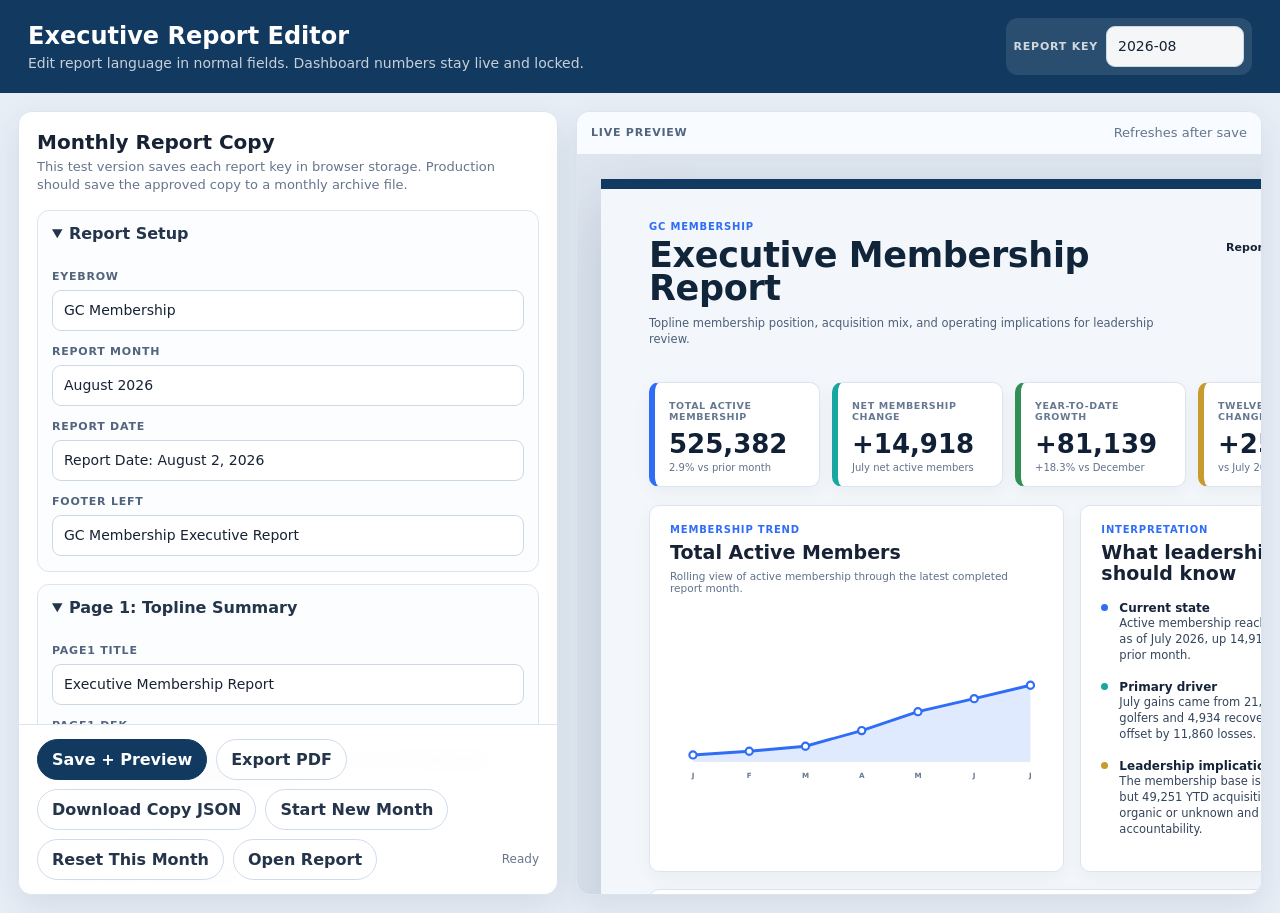
==== reports/html-report/editor.html @ 5dc3c206 "Add executive report archive workflow" ====
<!doctype html>
<html lang="en">
<head>
  <meta charset="utf-8">
  <meta name="viewport" content="width=device-width, initial-scale=1">
  <title>Executive Report Editor</title>
  <style>
    :root {
      --navy: #123a60;
      --ink: #172235;
      --muted: #66758d;
      --line: #dce5ef;
      --blue: #2f6df6;
    }
    * { box-sizing: border-box; }
    body {
      margin: 0;
      background: #e8eef6;
      color: var(--ink);
      font-family: Inter, ui-sans-serif, system-ui, -apple-system, BlinkMacSystemFont, "Segoe UI", sans-serif;
    }
    header {
      display: flex;
      justify-content: space-between;
      align-items: center;
      gap: 18px;
      padding: 18px 28px;
      background: var(--navy);
      color: white;
    }
    header h1 { margin: 0; font-size: 24px; }
    header p { margin: 5px 0 0; color: rgba(255,255,255,.76); font-size: 14px; }
    .month-box {
      display: flex;
      gap: 8px;
      align-items: center;
      padding: 8px;
      border-radius: 12px;
      background: rgba(255,255,255,.1);
    }
    .month-box label { margin: 0; color: rgba(255,255,255,.78); }
    .month-box input {
      width: 138px;
      margin: 0;
      background: rgba(255,255,255,.95);
    }
    .shell {
      display: grid;
      grid-template-columns: minmax(430px, 540px) 1fr;
      gap: 18px;
      padding: 18px;
      height: calc(100vh - 80px);
    }
    .editor,
    .preview {
      min-height: 0;
      background: white;
      border: 1px solid var(--line);
      border-radius: 14px;
      box-shadow: 0 12px 34px rgba(18,58,96,.1);
    }
    .editor { overflow: auto; padding: 18px; }
    .preview { overflow: hidden; display: flex; flex-direction: column; }
    .preview-bar {
      display: flex;
      justify-content: space-between;
      align-items: center;
      gap: 12px;
      padding: 12px 14px;
      border-bottom: 1px solid var(--line);
      background: #f8fbff;
    }
    .preview-bar strong,
    label {
      color: #52647e;
      font-size: 11px;
      font-weight: 800;
      letter-spacing: .07em;
      text-transform: uppercase;
    }
    iframe { width: 100%; height: 100%; border: 0; background: #dfe6ef; }
    h2 { margin: 0 0 4px; font-size: 20px; }
    .hint { margin: 0 0 16px; color: var(--muted); font-size: 13px; line-height: 1.4; }
    details {
      margin-top: 12px;
      border: 1px solid var(--line);
      border-radius: 12px;
      background: #fbfdff;
      overflow: hidden;
    }
    summary {
      padding: 13px 14px;
      font-weight: 900;
      cursor: pointer;
      color: #24344a;
    }
    .detail-body { padding: 0 14px 15px; }
    label { display: block; margin-top: 14px; }
    input,
    textarea {
      width: 100%;
      margin-top: 7px;
      border: 1px solid #ccd8e6;
      border-radius: 9px;
      padding: 10px 11px;
      color: var(--ink);
      font: inherit;
      font-size: 14px;
      line-height: 1.35;
      outline: none;
    }
    textarea { min-height: 78px; resize: vertical; }
    input:focus, textarea:focus {
      border-color: var(--blue);
      box-shadow: 0 0 0 3px rgba(47,109,246,.12);
    }
    .actions {
      position: sticky;
      bottom: -18px;
      display: flex;
      flex-wrap: wrap;
      gap: 9px;
      margin: 18px -18px -18px;
      padding: 14px 18px;
      border-top: 1px solid var(--line);
      background: rgba(255,255,255,.94);
      backdrop-filter: blur(8px);
    }
    button, a.button {
      appearance: none;
      border: 1px solid #cfdbea;
      border-radius: 999px;
      padding: 10px 14px;
      background: white;
      color: #24344a;
      font: inherit;
      font-weight: 800;
      text-decoration: none;
      cursor: pointer;
    }
    button.primary { border-color: var(--navy); background: var(--navy); color: white; }
    .status { align-self: center; color: var(--muted); font-size: 12px; margin-left: auto; }
  </style>
</head>
<body>
  <header>
    <div>
      <h1>Executive Report Editor</h1>
      <p>Edit report language in normal fields. Dashboard numbers stay live and locked.</p>
    </div>
    <div class="month-box">
      <label for="reportKey">Report Key</label>
      <input id="reportKey" type="text" value="2026-08">
    </div>
  </header>

  <main class="shell">
    <section class="editor">
      <h2>Monthly Report Copy</h2>
      <p class="hint">This test version saves each report key in browser storage. Production should save the approved copy to a monthly archive file.</p>
      <div id="form"></div>
      <div class="actions">
        <button class="primary" id="saveBtn" type="button">Save + Preview</button>
        <button id="printBtn" type="button">Export PDF</button>
        <button id="copyBtn" type="button">Download Copy JSON</button>
        <button id="newMonthBtn" type="button">Start New Month</button>
        <button id="resetBtn" type="button">Reset This Month</button>
        <a class="button" id="openReport" href="./executive-report.html?report=2026-08" target="_blank">Open Report</a>
        <span class="status" id="status">Ready</span>
      </div>
    </section>

    <section class="preview">
      <div class="preview-bar">
        <strong>Live Preview</strong>
        <span class="hint" style="margin:0">Refreshes after save</span>
      </div>
      <iframe id="previewFrame" src="./executive-report.html?report=2026-08"></iframe>
    </section>
  </main>

  <script>
    const defaults = {
      eyebrow: "GC Membership",
      reportMonth: "August 2026",
      reportDate: "Report Date: August 2, 2026",
      page1Title: "Executive Membership Report",
      page1Dek: "Topline membership position, acquisition mix, and operating implications for leadership review.",
      activeKpiLabel: "Total Active Membership",
      netKpiLabel: "Net Membership Change",
      ytdKpiLabel: "Year-to-Date Growth",
      annualKpiLabel: "Twelve-Month Change",
      trendLabel: "Membership Trend",
      trendTitle: "Total Active Members",
      trendNote: "Rolling view of active membership through the latest completed report month.",
      interpretationLabel: "Interpretation",
      interpretationTitle: "What leadership should know",
      movementLabel: "Membership Movement",
      movementTitle: "July Operating Bridge",
      movementNote: "Opening membership plus acquired and recovered golfers, net of losses, reconciles to closing active membership.",
      mixLabel: "Acquisition Mix",
      mixTitle: "Where New Members Came From",
      retentionLabel: "Retention + Recovery",
      retentionTitle: "Preserving Membership",
      renewalMiniLabel: "Renewal Rate",
      recoveredMiniLabel: "Recovered",
      retentionReadoutLabel: "Operating readout",
      footerLeft: "GC Membership Executive Report",
      page2Eyebrow: "Acquisition + Segmentation",
      page2Title: "How Membership Is Growing",
      page2Dek: "A focused view of gross additions, attribution momentum, and the source mix contributing most to current growth.",
      newMembersLabel: "New Members",
      trialsLabel: "GHIN Trial Conversions",
      paidLabel: "Paid Media Conversions",
      acqTrendLabel: "Acquisition Trend",
      acqTrendTitle: "Monthly New Members",
      acqMixPageLabel: "Source Mix",
      acqMixPageTitle: "YTD Acquisition Mix",
      segmentLabel: "Segment Performance",
      segmentTitle: "Executive Source Readout",
      page2NotesLabel: "Executive Takeaway",
      page3Eyebrow: "Retention + Recovery",
      page3Title: "How Membership Is Being Preserved",
      page3Dek: "Retention and recovery indicators showing how effectively the member base is being protected.",
      renewalPageLabel: "Renewal Rate",
      retainedPageLabel: "Members Retained",
      recoveryPageLabel: "Recovered Members",
      retentionTrendLabel: "Retention Trend",
      retentionTrendTitle: "On-Time Renewal Rate",
      recoveryTrendLabel: "Recovery Trend",
      recoveryTrendTitle: "Monthly Recoveries",
      cohortLabel: "Cohort View",
      cohortTitle: "Retention by Member Tenure",
      page3NotesLabel: "Executive Takeaway",
      page4Eyebrow: "Engagement",
      page4Title: "GHIN Challenges Momentum",
      page4Dek: "Engagement indicators showing program scale, participating associations, and golfer activity.",
      challengeTotalLabel: "Total Challenges",
      challengeGolfersLabel: "Total Golfers",
      rankedGolfersLabel: "Ranked Golfers",
      scoresPostedLabel: "Scores Posted",
      programTrendLabel: "Program Trend",
      programTrendTitle: "Growth Since May",
      challengeMixLabel: "Participation",
      challengeMixTitle: "Engagement Quality",
      agaLabel: "AGA Performance",
      agaTitle: "Top GHIN Challenge Associations",
      page4NotesLabel: "Executive Takeaway",
      page5Eyebrow: "Leadership Agenda",
      page5Title: "Opportunities, Concerns & Actions",
      page5Dek: "A final page that turns dashboard movement into clear priorities, risks, and decisions for leadership.",
      opportunitiesLabel: "Opportunities",
      opportunitiesTitle: "Where momentum can be extended",
      concernsLabel: "Concerns",
      concernsTitle: "Where leadership attention is needed",
      actionsLabel: "Recommended Actions",
      actionsTitle: "Near-Term Decisions and Follow-Ups",
      decisionLabel: "Leadership Decision Required",
      decisionText: "Confirm which source categories and workstream decisions should be elevated into the monthly executive report archive.",
      interpretation: [
        { title: "Current state", body: "" },
        { title: "Primary driver", body: "" },
        { title: "Leadership implication", body: "" }
      ],
      page2Bullets: [
        "GHIN Trials remain the largest identified acquisition source and should be monitored as a conversion engine.",
        "Paid Media is material but currently only covers the approved paid media attribution source.",
        "Organic / Unknown remains large enough to require continued attribution cleanup."
      ],
      page3Bullets: [
        "Retention remains a meaningful counterweight to acquisition and should stay visible in the executive readout.",
        "Recovery adds incremental lift to the active base and should reconcile to the dashboard recovery source.",
        "Cohort health remains strongest in newer member years and should be watched as cohorts mature."
      ],
      page4Bullets: [
        "GHIN Challenges show strong program growth from the first available snapshot to the latest snapshot.",
        "Participation and ranked golfer rates provide a clearer engagement read than challenge counts alone.",
        "Top AGA performance can help identify repeatable engagement patterns."
      ],
      opportunityBullets: [
        "Trial conversion engine generated the largest identified acquisition contribution.",
        "Membership momentum remains positive through the latest completed report month.",
        "Engagement expansion creates a broader activation story beyond acquisition."
      ],
      concernBullets: [
        "Organic / Unknown acquisition remains large and limits source accountability.",
        "Paid Media timing and coverage must be kept explicit in the executive report.",
        "Manual workstream commentary still requires owner validation before publication."
      ],
      actions: [
        { priority: "1", action: "Validate source attribution categories for the monthly executive report.", owner: "Analytics", timing: "Before final PDF" },
        { priority: "2", action: "Confirm narrative commentary and leadership implications.", owner: "Leadership", timing: "Monthly review" },
        { priority: "3", action: "Archive approved PDF and HTML snapshot for the report month.", owner: "Reporting", timing: "After approval" }
      ]
    };

    const sections = [
      { title: "Report Setup", fields: ["eyebrow", "reportMonth", "reportDate", "footerLeft"] },
      { title: "Page 1: Topline Summary", fields: ["page1Title", "page1Dek", "activeKpiLabel", "netKpiLabel", "ytdKpiLabel", "annualKpiLabel", "trendLabel", "trendTitle", "trendNote", "interpretationLabel", "interpretationTitle", "movementLabel", "movementTitle", "movementNote", "mixLabel", "mixTitle", "retentionLabel", "retentionTitle", "renewalMiniLabel", "recoveredMiniLabel", "retentionReadoutLabel"] },
      { title: "Page 1: Interpretation Bullets", custom: "interpretation" },
      { title: "Page 2: Acquisition", fields: ["page2Eyebrow", "page2Title", "page2Dek", "newMembersLabel", "trialsLabel", "paidLabel", "acqTrendLabel", "acqTrendTitle", "acqMixPageLabel", "acqMixPageTitle", "segmentLabel", "segmentTitle", "page2NotesLabel"], list: "page2Bullets" },
      { title: "Page 3: Retention + Recovery", fields: ["page3Eyebrow", "page3Title", "page3Dek", "renewalPageLabel", "retainedPageLabel", "recoveryPageLabel", "retentionTrendLabel", "retentionTrendTitle", "recoveryTrendLabel", "recoveryTrendTitle", "cohortLabel", "cohortTitle", "page3NotesLabel"], list: "page3Bullets" },
      { title: "Page 4: Engagement", fields: ["page4Eyebrow", "page4Title", "page4Dek", "challengeTotalLabel", "challengeGolfersLabel", "rankedGolfersLabel", "scoresPostedLabel", "programTrendLabel", "programTrendTitle", "challengeMixLabel", "challengeMixTitle", "agaLabel", "agaTitle", "page4NotesLabel"], list: "page4Bullets" },
      { title: "Page 5: Leadership Agenda", fields: ["page5Eyebrow", "page5Title", "page5Dek", "opportunitiesLabel", "opportunitiesTitle", "concernsLabel", "concernsTitle", "actionsLabel", "actionsTitle", "decisionLabel", "decisionText"], list: "opportunityBullets", list2: "concernBullets", actions: true }
    ];

    const form = document.getElementById("form");
    const reportKey = document.getElementById("reportKey");
    const status = document.getElementById("status");
    const frame = document.getElementById("previewFrame");
    const openReport = document.getElementById("openReport");
    let current = {};

    function labelize(key) {
      return key.replace(/([A-Z])/g, " $1").replace(/^./, s => s.toUpperCase());
    }

    function makeField(key, value) {
      const multi = String(value || "").length > 70 || /Dek|Note|Text|Title$/.test(key) && String(value || "").length > 45;
      return `<label for="${key}">${labelize(key)}</label>${multi ? `<textarea id="${key}" data-key="${key}">${value || ""}</textarea>` : `<input id="${key}" data-key="${key}" type="text" value="${value || ""}">`}`;
    }

    function load() {
      const raw = localStorage.getItem(`gcExecutiveReportNarrative:${reportKey.value}`) || localStorage.getItem("gcExecutiveReportNarrative");
      current = raw ? { ...defaults, ...JSON.parse(raw) } : structuredClone(defaults);
      renderForm();
      syncLinks();
    }

    function renderForm() {
      form.innerHTML = sections.map((section, index) => `
        <details ${index < 2 ? "open" : ""}>
          <summary>${section.title}</summary>
          <div class="detail-body">
            ${(section.fields || []).map(key => makeField(key, current[key])).join("")}
            ${section.custom === "interpretation" ? renderInterpretationFields() : ""}
            ${section.list ? renderListFields(section.list) : ""}
            ${section.list2 ? renderListFields(section.list2) : ""}
            ${section.actions ? renderActionFields() : ""}
          </div>
        </details>
      `).join("");
    }

    function renderInterpretationFields() {
      return current.interpretation.map((item, i) => `
        <label for="interpretation-${i}-title">Bullet ${i + 1} Header</label>
        <input id="interpretation-${i}-title" data-array="interpretation" data-index="${i}" data-prop="title" type="text" value="${item.title || ""}">
        <label for="interpretation-${i}-body">Bullet ${i + 1} Text</label>
        <textarea id="interpretation-${i}-body" data-array="interpretation" data-index="${i}" data-prop="body">${item.body || ""}</textarea>
      `).join("");
    }

    function renderListFields(key) {
      return current[key].map((item, i) => `
        <label for="${key}-${i}">${labelize(key)} ${i + 1}</label>
        <textarea id="${key}-${i}" data-list="${key}" data-index="${i}">${item || ""}</textarea>
      `).join("");
    }

    function renderActionFields() {
      return current.actions.map((row, i) => `
        <label>Action ${i + 1}</label>
        <input data-actions="${i}" data-prop="priority" type="text" value="${row.priority || ""}">
        <textarea data-actions="${i}" data-prop="action">${row.action || ""}</textarea>
        <input data-actions="${i}" data-prop="owner" type="text" value="${row.owner || ""}">
        <input data-actions="${i}" data-prop="timing" type="text" value="${row.timing || ""}">
      `).join("");
    }

    function collect() {
      const data = structuredClone(current);
      document.querySelectorAll("[data-key]").forEach(el => data[el.dataset.key] = el.value.trim());
      document.querySelectorAll("[data-array]").forEach(el => {
        data[el.dataset.array][Number(el.dataset.index)][el.dataset.prop] = el.value.trim();
      });
      document.querySelectorAll("[data-list]").forEach(el => {
        data[el.dataset.list][Number(el.dataset.index)] = el.value.trim();
      });
      document.querySelectorAll("[data-actions]").forEach(el => {
        data.actions[Number(el.dataset.actions)][el.dataset.prop] = el.value.trim();
      });
      return data;
    }

    function syncLinks() {
      const url = `./executive-report.html?report=${encodeURIComponent(reportKey.value)}`;
      frame.src = url;
      openReport.href = url;
    }

    document.getElementById("saveBtn").addEventListener("click", () => {
      current = collect();
      localStorage.setItem(`gcExecutiveReportNarrative:${reportKey.value}`, JSON.stringify(current));
      syncLinks();
      frame.contentWindow.location.reload();
      status.textContent = `Saved ${new Date().toLocaleTimeString([], { hour: "numeric", minute: "2-digit" })}`;
    });

    document.getElementById("printBtn").addEventListener("click", () => {
      current = collect();
      localStorage.setItem(`gcExecutiveReportNarrative:${reportKey.value}`, JSON.stringify(current));
      const url = `./executive-report.html?report=${encodeURIComponent(reportKey.value)}&print=1`;
      const printWindow = window.open(url, "_blank");
      status.textContent = "Opening print window";
      if (!printWindow) {
        alert("The print window was blocked. Allow pop-ups for this local page, then try Export PDF again.");
        return;
      }
      const triggerPrint = () => {
        try {
          printWindow.focus();
          printWindow.print();
          status.textContent = "Print dialog opened";
        } catch {
          status.textContent = "Open report window, then press Cmd+P";
        }
      };
      setTimeout(triggerPrint, 1200);
    });

    document.getElementById("copyBtn").addEventListener("click", () => {
      current = collect();
      localStorage.setItem(`gcExecutiveReportNarrative:${reportKey.value}`, JSON.stringify(current));
      const blob = new Blob([JSON.stringify(current, null, 2) + "\n"], { type: "application/json" });
      const a = document.createElement("a");
      a.href = URL.createObjectURL(blob);
      a.download = `${reportKey.value}-report-copy.json`;
      a.click();
      URL.revokeObjectURL(a.href);
      status.textContent = "Downloaded copy JSON";
    });

    document.getElementById("resetBtn").addEventListener("click", () => {
      localStorage.removeItem(`gcExecutiveReportNarrative:${reportKey.value}`);
      load();
      status.textContent = "Reset this month";
    });

    document.getElementById("newMonthBtn").addEventListener("click", () => {
      const next = prompt("Report key for the new month, e.g. 2026-09", reportKey.value);
      if (!next) return;
      const seed = collect();
      reportKey.value = next.trim();
      localStorage.setItem(`gcExecutiveReportNarrative:${reportKey.value}`, JSON.stringify(seed));
      load();
      status.textContent = `Started ${reportKey.value}`;
    });

    reportKey.addEventListener("change", load);
    load();
  </script>
</body>
</html>
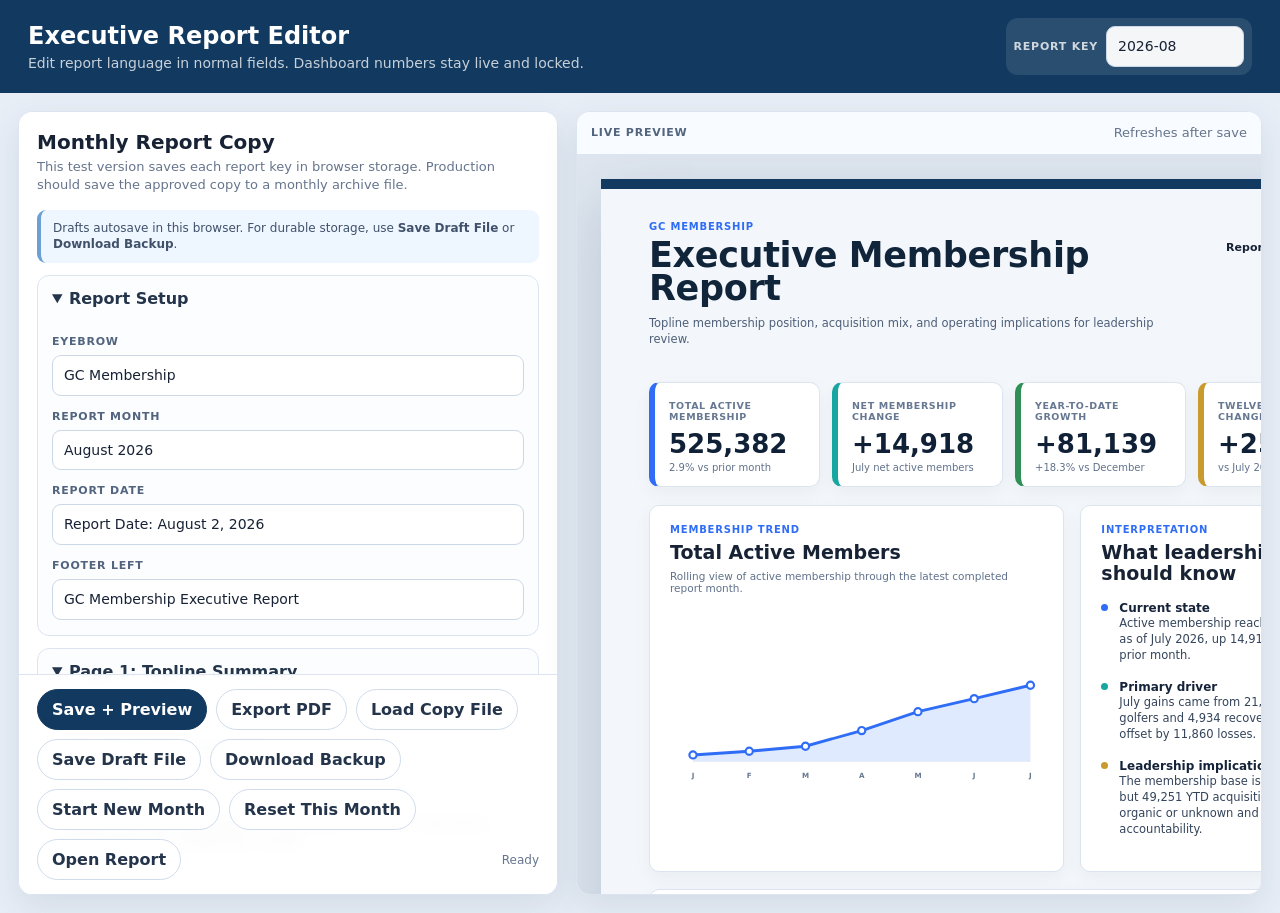
==== commit 09dff542: "Add file-backed report draft controls" ====
--- a/reports/html-report/editor.html
+++ b/reports/html-report/editor.html
@@ -140,6 +140,16 @@
     }
     button.primary { border-color: var(--navy); background: var(--navy); color: white; }
     .status { align-self: center; color: var(--muted); font-size: 12px; margin-left: auto; }
+    .save-note {
+      margin: 12px 0 0;
+      padding: 10px 12px;
+      border-left: 4px solid #6ca0d3;
+      border-radius: 9px;
+      background: #eef6ff;
+      color: #40516a;
+      font-size: 12px;
+      line-height: 1.35;
+    }
   </style>
 </head>
 <body>
@@ -158,11 +168,14 @@
     <section class="editor">
       <h2>Monthly Report Copy</h2>
       <p class="hint">This test version saves each report key in browser storage. Production should save the approved copy to a monthly archive file.</p>
+      <p class="save-note" id="saveNote">Drafts autosave in this browser. For durable storage, use <strong>Save Draft File</strong> or <strong>Download Backup</strong>.</p>
       <div id="form"></div>
       <div class="actions">
         <button class="primary" id="saveBtn" type="button">Save + Preview</button>
         <button id="printBtn" type="button">Export PDF</button>
-        <button id="copyBtn" type="button">Download Copy JSON</button>
+        <button id="loadFileBtn" type="button">Load Copy File</button>
+        <button id="saveFileBtn" type="button">Save Draft File</button>
+        <button id="copyBtn" type="button">Download Backup</button>
         <button id="newMonthBtn" type="button">Start New Month</button>
         <button id="resetBtn" type="button">Reset This Month</button>
         <a class="button" id="openReport" href="./executive-report.html?report=2026-08" target="_blank">Open Report</a>
@@ -307,9 +320,11 @@
     const form = document.getElementById("form");
     const reportKey = document.getElementById("reportKey");
     const status = document.getElementById("status");
+    const saveNote = document.getElementById("saveNote");
     const frame = document.getElementById("previewFrame");
     const openReport = document.getElementById("openReport");
     let current = {};
+    let draftFileHandle = null;
 
     function labelize(key) {
       return key.replace(/([A-Z])/g, " $1").replace(/^./, s => s.toUpperCase());
@@ -325,6 +340,7 @@
       current = raw ? { ...defaults, ...JSON.parse(raw) } : structuredClone(defaults);
       renderForm();
       syncLinks();
+      updateSaveNote();
     }
 
     function renderForm() {
@@ -389,12 +405,24 @@
       openReport.href = url;
     }
 
-    document.getElementById("saveBtn").addEventListener("click", () => {
+    function persistBrowserDraft(message = "Saved") {
       current = collect();
       localStorage.setItem(`gcExecutiveReportNarrative:${reportKey.value}`, JSON.stringify(current));
       syncLinks();
       frame.contentWindow.location.reload();
-      status.textContent = `Saved ${new Date().toLocaleTimeString([], { hour: "numeric", minute: "2-digit" })}`;
+      status.textContent = message;
+    }
+
+    function updateSaveNote() {
+      if (draftFileHandle) {
+        saveNote.innerHTML = `Drafts autosave in this browser. Connected draft file: <strong>${draftFileHandle.name}</strong>. Use <strong>Save Draft File</strong> to write changes to disk.`;
+      } else {
+        saveNote.innerHTML = `Drafts autosave in this browser. For durable storage, use <strong>Save Draft File</strong> or <strong>Download Backup</strong>.`;
+      }
+    }
+
+    document.getElementById("saveBtn").addEventListener("click", () => {
+      persistBrowserDraft(`Saved ${new Date().toLocaleTimeString([], { hour: "numeric", minute: "2-digit" })}`);
     });
 
     document.getElementById("printBtn").addEventListener("click", () => {
@@ -420,8 +448,7 @@
     });
 
     document.getElementById("copyBtn").addEventListener("click", () => {
-      current = collect();
-      localStorage.setItem(`gcExecutiveReportNarrative:${reportKey.value}`, JSON.stringify(current));
+      persistBrowserDraft("Saved browser draft");
       const blob = new Blob([JSON.stringify(current, null, 2) + "\n"], { type: "application/json" });
       const a = document.createElement("a");
       a.href = URL.createObjectURL(blob);
@@ -429,6 +456,58 @@
       a.click();
       URL.revokeObjectURL(a.href);
       status.textContent = "Downloaded copy JSON";
+    });
+
+    document.getElementById("loadFileBtn").addEventListener("click", async () => {
+      try {
+        if (!window.showOpenFilePicker) {
+          alert("This browser does not support direct file loading here. Use Download Backup, then import the file locally.");
+          return;
+        }
+        const [handle] = await window.showOpenFilePicker({
+          types: [{ description: "Report copy JSON", accept: { "application/json": [".json"] } }],
+          multiple: false
+        });
+        const file = await handle.getFile();
+        const text = await file.text();
+        current = { ...defaults, ...JSON.parse(text) };
+        draftFileHandle = handle;
+        localStorage.setItem(`gcExecutiveReportNarrative:${reportKey.value}`, JSON.stringify(current));
+        renderForm();
+        syncLinks();
+        frame.contentWindow.location.reload();
+        updateSaveNote();
+        status.textContent = `Loaded ${file.name}`;
+      } catch (error) {
+        if (error.name !== "AbortError") {
+          alert(`Unable to load copy file: ${error.message}`);
+        }
+      }
+    });
+
+    document.getElementById("saveFileBtn").addEventListener("click", async () => {
+      try {
+        persistBrowserDraft("Saved browser draft");
+        if (!window.showSaveFilePicker) {
+          document.getElementById("copyBtn").click();
+          return;
+        }
+        if (!draftFileHandle) {
+          draftFileHandle = await window.showSaveFilePicker({
+            suggestedName: `${reportKey.value}-report-copy.json`,
+            types: [{ description: "Report copy JSON", accept: { "application/json": [".json"] } }]
+          });
+        }
+        const writable = await draftFileHandle.createWritable();
+        await writable.write(JSON.stringify(current, null, 2) + "\n");
+        await writable.close();
+        updateSaveNote();
+        status.textContent = `Saved ${draftFileHandle.name}`;
+      } catch (error) {
+        if (error.name !== "AbortError") {
+          alert(`Unable to save draft file: ${error.message}`);
+        }
+      }
     });
 
     document.getElementById("resetBtn").addEventListener("click", () => {
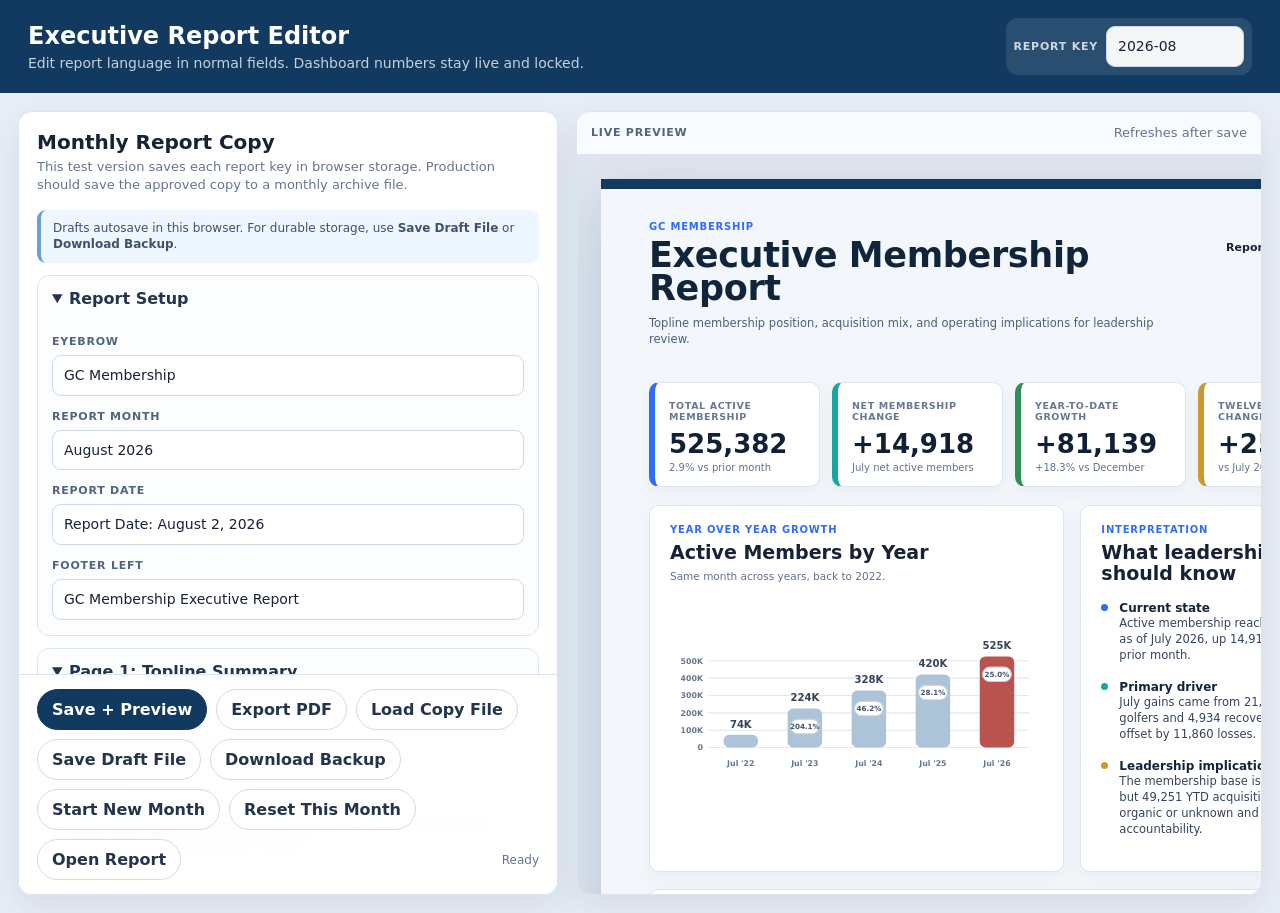
==== commit eb6217ec: "Use YoY membership chart in executive report" ====
--- a/reports/html-report/editor.html
+++ b/reports/html-report/editor.html
@@ -203,9 +203,9 @@
       netKpiLabel: "Net Membership Change",
       ytdKpiLabel: "Year-to-Date Growth",
       annualKpiLabel: "Twelve-Month Change",
-      trendLabel: "Membership Trend",
-      trendTitle: "Total Active Members",
-      trendNote: "Rolling view of active membership through the latest completed report month.",
+      trendLabel: "Year Over Year Growth",
+      trendTitle: "Active Members by Year",
+      trendNote: "Same month across years, back to 2022.",
       interpretationLabel: "Interpretation",
       interpretationTitle: "What leadership should know",
       movementLabel: "Membership Movement",
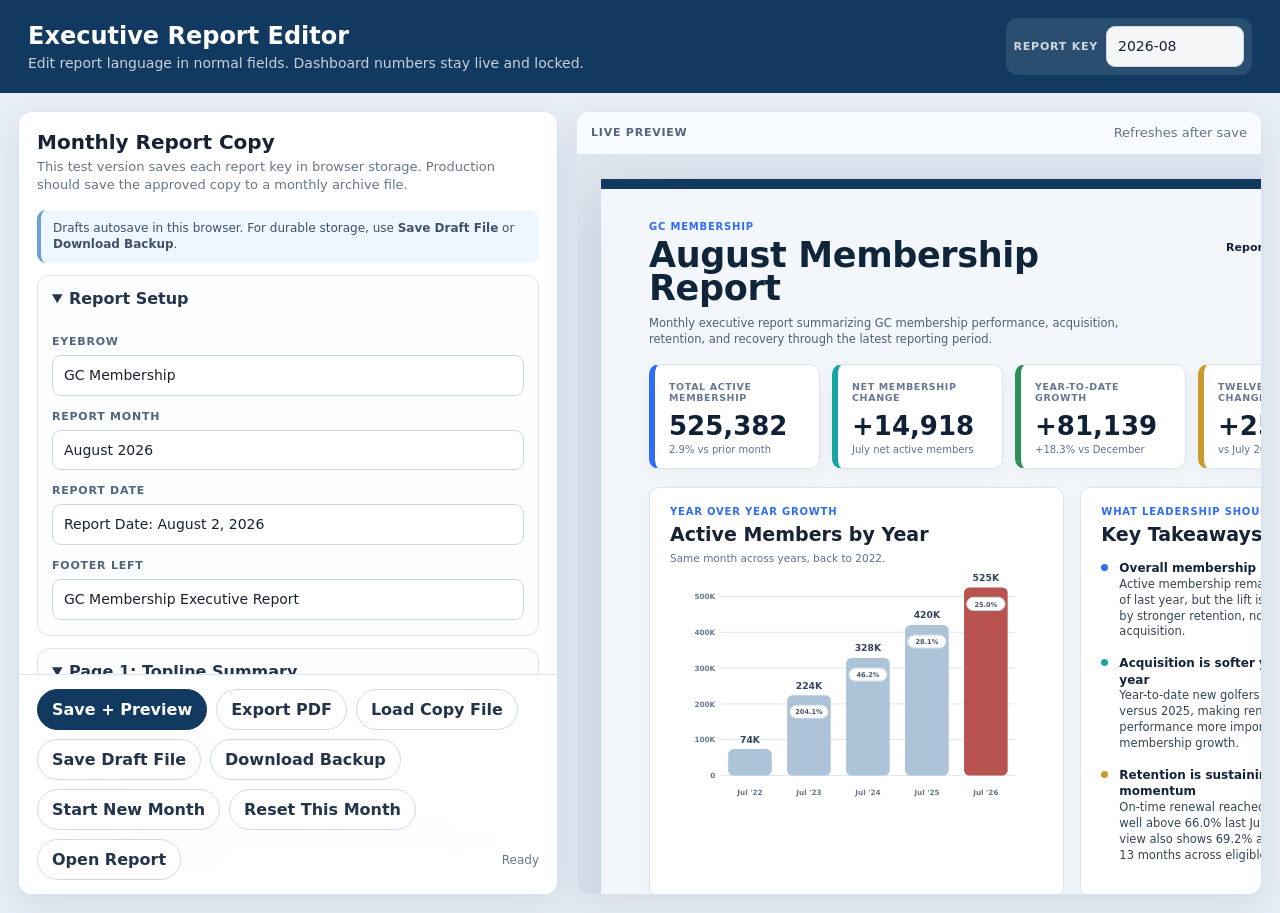
==== commit c2c2e2db: "Update August dashboard and executive report" ====
--- a/reports/html-report/editor.html
+++ b/reports/html-report/editor.html
@@ -198,7 +198,7 @@
       reportMonth: "August 2026",
       reportDate: "Report Date: August 2, 2026",
       page1Title: "Executive Membership Report",
-      page1Dek: "Topline membership position, acquisition mix, and operating implications for leadership review.",
+      page1Dek: "Monthly executive report summarizing GC membership performance, acquisition, retention, and recovery through the latest reporting period.",
       activeKpiLabel: "Total Active Membership",
       netKpiLabel: "Net Membership Change",
       ytdKpiLabel: "Year-to-Date Growth",
@@ -209,7 +209,7 @@
       interpretationLabel: "Interpretation",
       interpretationTitle: "What leadership should know",
       movementLabel: "Membership Movement",
-      movementTitle: "July Operating Bridge",
+      movementTitle: "July Membership Reconciliation",
       movementNote: "Opening membership plus acquired and recovered golfers, net of losses, reconciles to closing active membership.",
       mixLabel: "Acquisition Mix",
       mixTitle: "Where New Members Came From",
@@ -219,8 +219,8 @@
       recoveredMiniLabel: "Recovered",
       retentionReadoutLabel: "Operating readout",
       footerLeft: "GC Membership Executive Report",
-      page2Eyebrow: "Acquisition + Segmentation",
-      page2Title: "How Membership Is Growing",
+      page2Eyebrow: "How Membership Is Growing",
+      page2Title: "GC Acquisition",
       page2Dek: "A focused view of gross additions, attribution momentum, and the source mix contributing most to current growth.",
       newMembersLabel: "New Members",
       trialsLabel: "GHIN Trial Conversions",
@@ -232,22 +232,22 @@
       segmentLabel: "Segment Performance",
       segmentTitle: "Executive Source Readout",
       page2NotesLabel: "Executive Takeaway",
-      page3Eyebrow: "Retention + Recovery",
-      page3Title: "How Membership Is Being Preserved",
-      page3Dek: "Retention and recovery indicators showing how effectively the member base is being protected.",
-      renewalPageLabel: "Renewal Rate",
-      retainedPageLabel: "Members Retained",
+      page3Eyebrow: "How Membership Is Being Retained",
+      page3Title: "GC Retention",
+      page3Dek: "Retention measures renewal performance and durability across the active membership base.",
+      renewalPageLabel: "July On-Time Renewal Rate",
+      retainedPageLabel: "Members Renewed",
       recoveryPageLabel: "Recovered Members",
       retentionTrendLabel: "Retention Trend",
-      retentionTrendTitle: "On-Time Renewal Rate",
+      retentionTrendTitle: "On-Time Renewal Rate by Month",
       recoveryTrendLabel: "Recovery Trend",
       recoveryTrendTitle: "Monthly Recoveries",
       cohortLabel: "Cohort View",
       cohortTitle: "Retention by Member Tenure",
-      page3NotesLabel: "Executive Takeaway",
-      page4Eyebrow: "Engagement",
-      page4Title: "GHIN Challenges Momentum",
-      page4Dek: "Engagement indicators showing program scale, participating associations, and golfer activity.",
+      page3NotesLabel: "What Leadership Should Know",
+      page4Eyebrow: "How Membership Is Being Recovered",
+      page4Title: "GC Recovery",
+      page4Dek: "Recovery measures inactive golfers who returned to active membership during the reporting period.",
       challengeTotalLabel: "Total Challenges",
       challengeGolfersLabel: "Total Golfers",
       rankedGolfersLabel: "Ranked Golfers",
@@ -258,18 +258,18 @@
       challengeMixTitle: "Engagement Quality",
       agaLabel: "AGA Performance",
       agaTitle: "Top GHIN Challenge Associations",
-      page4NotesLabel: "Executive Takeaway",
-      page5Eyebrow: "Leadership Agenda",
-      page5Title: "Opportunities, Concerns & Actions",
-      page5Dek: "A final page that turns dashboard movement into clear priorities, risks, and decisions for leadership.",
+      page4NotesLabel: "What Leadership Should Know",
+      page5Eyebrow: "Analysis",
+      page5Title: "What the Results Suggest",
+      page5Dek: "",
       opportunitiesLabel: "Opportunities",
       opportunitiesTitle: "Where momentum can be extended",
       concernsLabel: "Concerns",
       concernsTitle: "Where leadership attention is needed",
-      actionsLabel: "Recommended Actions",
-      actionsTitle: "Near-Term Decisions and Follow-Ups",
-      decisionLabel: "Leadership Decision Required",
-      decisionText: "Confirm which source categories and workstream decisions should be elevated into the monthly executive report archive.",
+      actionsLabel: "Leadership Questions",
+      actionsTitle: "Questions for the Next Review",
+      decisionLabel: "Near-Term Watchout",
+      decisionText: "Do not let strong total membership hide the acquisition slowdown. The report is positive overall, but new golfer growth needs attention.",
       interpretation: [
         { title: "Current state", body: "" },
         { title: "Primary driver", body: "" },
@@ -278,7 +278,7 @@
       page2Bullets: [
         "GHIN Trials remain the largest identified acquisition source and should be monitored as a conversion engine.",
         "Paid Media is material but currently only covers the approved paid media attribution source.",
-        "Organic / Unknown remains large enough to require continued attribution cleanup."
+        "Organic / Untagged remains large enough to require continued attribution cleanup."
       ],
       page3Bullets: [
         "Retention remains a meaningful counterweight to acquisition and should stay visible in the executive readout.",
@@ -286,9 +286,9 @@
         "Cohort health remains strongest in newer member years and should be watched as cohorts mature."
       ],
       page4Bullets: [
-        "GHIN Challenges show strong program growth from the first available snapshot to the latest snapshot.",
-        "Participation and ranked golfer rates provide a clearer engagement read than challenge counts alone.",
-        "Top AGA performance can help identify repeatable engagement patterns."
+        "Recovery remains a meaningful secondary growth lever, adding recovered members back into the active base while acquisition softens.",
+        "July recovery volume was below the March peak but still provided incremental lift to total membership.",
+        "Club-level recovery performance can help identify repeatable reactivation patterns."
       ],
       opportunityBullets: [
         "Trial conversion engine generated the largest identified acquisition contribution.",
@@ -296,14 +296,15 @@
         "Engagement expansion creates a broader activation story beyond acquisition."
       ],
       concernBullets: [
-        "Organic / Unknown acquisition remains large and limits source accountability.",
+        "Organic / Untagged acquisition remains large and limits source accountability.",
         "Paid Media timing and coverage must be kept explicit in the executive report.",
         "Manual workstream commentary still requires owner validation before publication."
       ],
       actions: [
-        { priority: "1", action: "Validate source attribution categories for the monthly executive report.", owner: "Analytics", timing: "Before final PDF" },
-        { priority: "2", action: "Confirm narrative commentary and leadership implications.", owner: "Leadership", timing: "Monthly review" },
-        { priority: "3", action: "Archive approved PDF and HTML snapshot for the report month.", owner: "Reporting", timing: "After approval" }
+        { priority: "Acquisition", action: "Who owns the plan to address softer new golfer creation versus 2025?", owner: "Leadership", timing: "Next review" },
+        { priority: "Story", action: "Are we telling the right story, to the right golfers, with a message that makes a Handicap Index feel worth having?", owner: "Marketing", timing: "Fall planning" },
+        { priority: "Paid Media", action: "Are paid campaigns creating new interest, or mostly capturing golfers who were already likely to sign up?", owner: "Marketing / Analytics", timing: "Before budget review" },
+        { priority: "Win-back", action: "What results would justify scaling expired-member outreach nationally?", owner: "Retention", timing: "After test" }
       ]
     };
 
@@ -314,7 +315,7 @@
       { title: "Page 2: Acquisition", fields: ["page2Eyebrow", "page2Title", "page2Dek", "newMembersLabel", "trialsLabel", "paidLabel", "acqTrendLabel", "acqTrendTitle", "acqMixPageLabel", "acqMixPageTitle", "segmentLabel", "segmentTitle", "page2NotesLabel"], list: "page2Bullets" },
       { title: "Page 3: Retention + Recovery", fields: ["page3Eyebrow", "page3Title", "page3Dek", "renewalPageLabel", "retainedPageLabel", "recoveryPageLabel", "retentionTrendLabel", "retentionTrendTitle", "recoveryTrendLabel", "recoveryTrendTitle", "cohortLabel", "cohortTitle", "page3NotesLabel"], list: "page3Bullets" },
       { title: "Page 4: Engagement", fields: ["page4Eyebrow", "page4Title", "page4Dek", "challengeTotalLabel", "challengeGolfersLabel", "rankedGolfersLabel", "scoresPostedLabel", "programTrendLabel", "programTrendTitle", "challengeMixLabel", "challengeMixTitle", "agaLabel", "agaTitle", "page4NotesLabel"], list: "page4Bullets" },
-      { title: "Page 5: Leadership Agenda", fields: ["page5Eyebrow", "page5Title", "page5Dek", "opportunitiesLabel", "opportunitiesTitle", "concernsLabel", "concernsTitle", "actionsLabel", "actionsTitle", "decisionLabel", "decisionText"], list: "opportunityBullets", list2: "concernBullets", actions: true }
+      { title: "Page 5: Analysis", fields: ["page5Eyebrow", "page5Title", "page5Dek", "opportunitiesLabel", "opportunitiesTitle", "concernsLabel", "concernsTitle", "actionsLabel", "actionsTitle", "decisionLabel", "decisionText"], list: "opportunityBullets", list2: "concernBullets", actions: true }
     ];
 
     const form = document.getElementById("form");
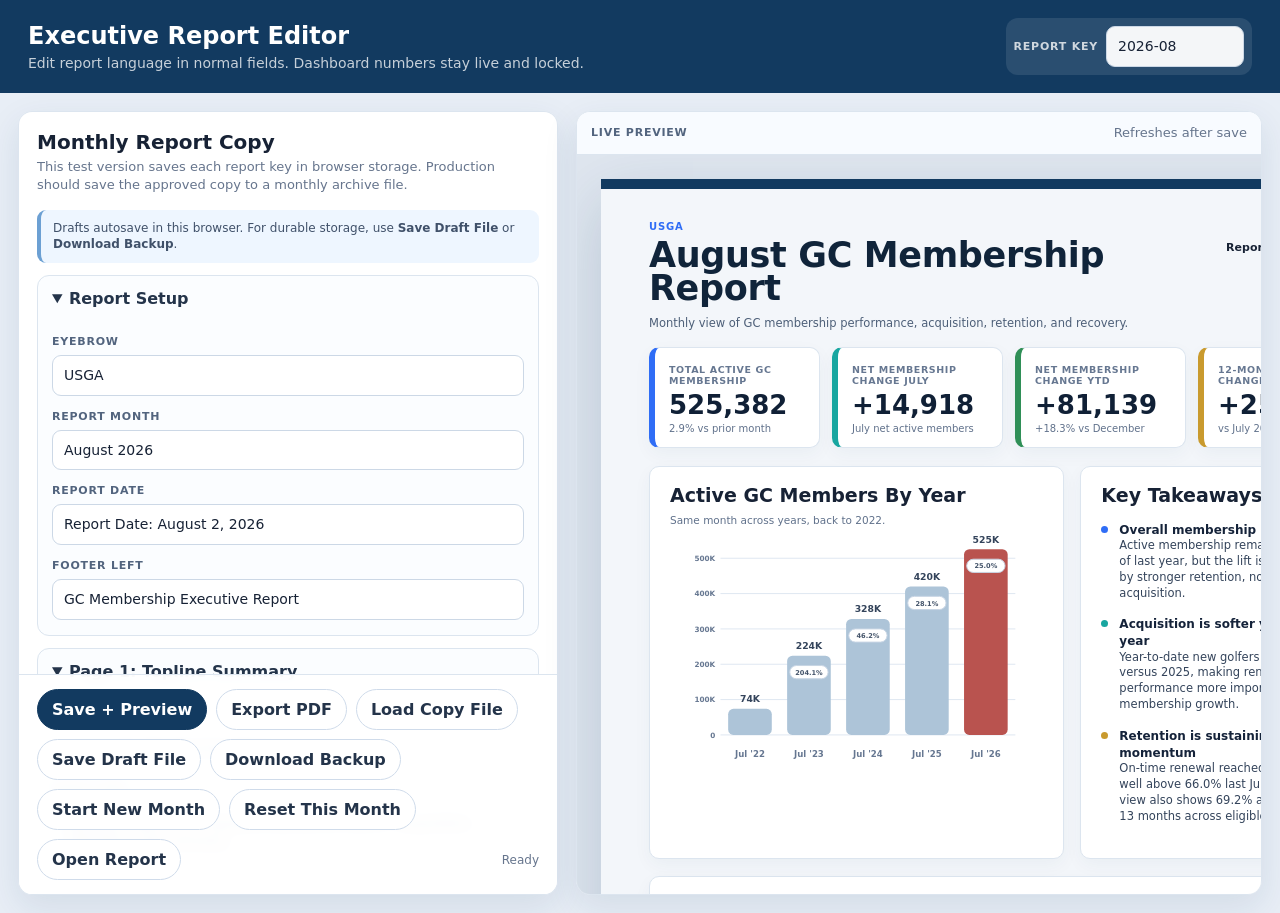
==== commit 33d28d22: "Update August executive report draft" ====
--- a/reports/html-report/editor.html
+++ b/reports/html-report/editor.html
@@ -194,17 +194,17 @@
 
   <script>
     const defaults = {
-      eyebrow: "GC Membership",
+      eyebrow: "USGA",
       reportMonth: "August 2026",
       reportDate: "Report Date: August 2, 2026",
-      page1Title: "Executive Membership Report",
-      page1Dek: "Monthly executive report summarizing GC membership performance, acquisition, retention, and recovery through the latest reporting period.",
-      activeKpiLabel: "Total Active Membership",
-      netKpiLabel: "Net Membership Change",
-      ytdKpiLabel: "Year-to-Date Growth",
-      annualKpiLabel: "Twelve-Month Change",
+      page1Title: "August GC Membership Report",
+      page1Dek: "Monthly view of GC membership performance, acquisition, retention, and recovery.",
+      activeKpiLabel: "Total Active GC Membership",
+      netKpiLabel: "Net Membership Change July",
+      ytdKpiLabel: "Net Membership Change YTD",
+      annualKpiLabel: "12-Month YoY GC Change",
       trendLabel: "Year Over Year Growth",
-      trendTitle: "Active Members by Year",
+      trendTitle: "Active GC Members By Year",
       trendNote: "Same month across years, back to 2022.",
       interpretationLabel: "Interpretation",
       interpretationTitle: "What leadership should know",
@@ -222,7 +222,7 @@
       page2Eyebrow: "How Membership Is Growing",
       page2Title: "GC Acquisition",
       page2Dek: "A focused view of gross additions, attribution momentum, and the source mix contributing most to current growth.",
-      newMembersLabel: "New Members",
+      newMembersLabel: "New GC Golfers July",
       trialsLabel: "GHIN Trial Conversions",
       paidLabel: "Paid Media Conversions",
       acqTrendLabel: "Acquisition Trend",
@@ -260,7 +260,7 @@
       agaTitle: "Top GHIN Challenge Associations",
       page4NotesLabel: "What Leadership Should Know",
       page5Eyebrow: "Analysis",
-      page5Title: "What the Results Suggest",
+      page5Title: "What the Numbers Are Telling Us",
       page5Dek: "",
       opportunitiesLabel: "Opportunities",
       opportunitiesTitle: "Where momentum can be extended",
@@ -339,6 +339,7 @@
     function load() {
       const raw = localStorage.getItem(`gcExecutiveReportNarrative:${reportKey.value}`) || localStorage.getItem("gcExecutiveReportNarrative");
       current = raw ? { ...defaults, ...JSON.parse(raw) } : structuredClone(defaults);
+      if (current.page5Title === "What the Results Suggest") current.page5Title = "What the Numbers Are Telling Us";
       renderForm();
       syncLinks();
       updateSaveNote();
